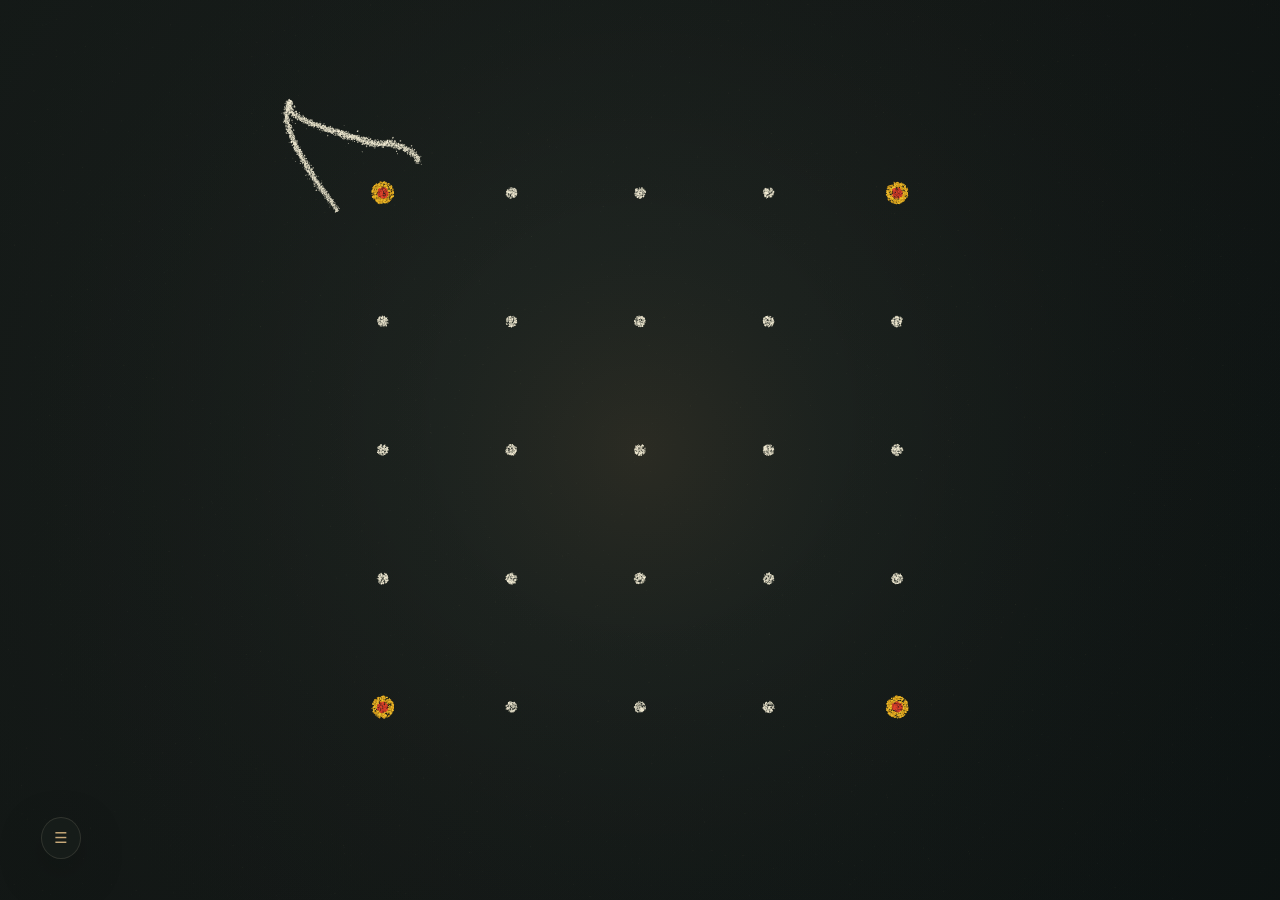
==== kolam/index.html @ 76b181d7 "v15" ====
<!doctype html>
<html lang="en">
    <head>
        <meta charset="utf-8">
        <meta name="viewport" content="width=device-width, initial-scale=1">
        <meta name="theme-color" content="#171c1a">
        <meta name="description" content="A quiet, living rice-flour kolam, drawn around dots and discovered by ants.">
        <script>
            if (location.pathname.endsWith('/kolam/')) {
                location.replace(`${location.pathname}index.html${location.search}${location.hash}`);
            }
        </script>
        <title>Kolam</title>
        <link rel="stylesheet" href="src/style.css?v=20261121-clear-ants">
    </head>
    <body>
        <main>
            <canvas aria-label="A rice-flour kolam drawing itself around a field of dots, then explored by ants." role="img"></canvas>
        </main>
        <details id="menu">
            <summary aria-label="Menu"><span aria-hidden="true" class="menu-mark">☰</span></summary>
            <div class="controls">
                <button id="today" type="button">Today’s kolam</button>
                <button id="random" type="button">Another pattern</button>
                <form id="seed-form">
                    <label for="seed-input">Choose a seed</label>
                    <div class="seed-entry">
                        <input id="seed-input" name="seed" type="text" maxlength="200" autocomplete="off" placeholder="Type anything">
                        <button class="grow" type="submit" aria-label="Draw this seed">↗</button>
                    </div>
                </form>
                <p id="notice" role="status" aria-live="polite"></p>
            </div>
        </details>
        <script type="module" src="src/main.js?v=20261121-pixel-trace-6"></script>
    </body>
</html>
---- kolam/src/style.css ----
:root {
  color-scheme: dark;
  font-family: ui-sans-serif, system-ui, -apple-system, BlinkMacSystemFont, "Segoe UI", sans-serif;
  color: #eee7d4;
  background: #171c1a;
  font-synthesis: none;
  text-rendering: optimizeLegibility;
}

* { box-sizing: border-box; }

html, body, main, canvas {
  width: 100%;
  height: 100%;
  margin: 0;
}

body { overflow: hidden; }
main, canvas { display: block; }
canvas { touch-action: none; }

#menu {
  position: fixed;
  z-index: 1;
  left: clamp(18px, 3.2vw, 42px);
  bottom: clamp(18px, 3.2vw, 42px);
  width: min(270px, calc(100vw - 36px));
  max-height: calc(100dvh - 36px);
  overflow: auto;
  padding: 0;
  border: 1px solid rgb(229 218 187 / 13%);
  border-radius: 13px;
  background: rgb(24 30 27 / 78%);
  box-shadow: 0 14px 48px rgb(0 0 0 / 22%);
  backdrop-filter: blur(18px);
  -webkit-backdrop-filter: blur(18px);
  font-size: 13px;
  letter-spacing: .01em;
}

#menu:not([open]) {
  width: 40px;
  border-radius: 50%;
}

#menu[open] {
  width: min(270px, calc(100vw - 36px));
  border-radius: 13px;
}

summary {
  display: flex;
  align-items: center;
  gap: 10px;
  min-height: 48px;
  padding: 0 16px;
  color: #e9e2cf;
  cursor: pointer;
  list-style: none;
  user-select: none;
}

#menu:not([open]) summary {
  justify-content: center;
  min-height: 40px;
  padding: 0;
}

#menu:not([open]) summary > span:not(.menu-mark),
#menu:not([open]) summary::after {
  display: none;
}

#menu[open] summary {
  justify-content: center;
  min-height: 44px;
  padding: 0;
}

summary::-webkit-details-marker { display: none; }
.menu-mark { color: #c7a979; font-size: 15px; line-height: 1; }

.controls {
  padding: 1px 16px 15px;
  border-top: 1px solid rgb(229 218 187 / 10%);
}

button, input { font: inherit; }

.controls > button {
  display: block;
  width: 100%;
  padding: 10px 0;
  border: 0;
  border-bottom: 1px solid rgb(229 218 187 / 8%);
  background: transparent;
  color: #ded8c7;
  text-align: left;
  cursor: pointer;
  transition: color .18s ease;
}

button:hover { color: #f3d8a5; }

form { padding-top: 14px; }
label { display: block; margin-bottom: 7px; color: #aaa897; font-size: 11px; letter-spacing: .08em; text-transform: uppercase; }
.seed-entry { display: flex; gap: 7px; }

input {
  min-width: 0;
  flex: 1;
  height: 37px;
  padding: 0 10px;
  border: 1px solid rgb(229 218 187 / 16%);
  border-radius: 7px;
  outline: none;
  background: rgb(6 10 8 / 25%);
  color: #f0e8d5;
}

input::placeholder { color: #77796f; }
input:focus { border-color: rgb(214 178 123 / 66%); }
.grow { width: 38px; border: 1px solid rgb(229 218 187 / 14%); border-radius: 7px; background: rgb(214 178 123 / 11%); color: #e5c993; font-size: 17px; cursor: pointer; }

#notice { margin: 9px 0 0; color: #c4bda9; font-size: 11px; }
#notice:empty { display: none; }

:focus-visible { outline: 2px solid #d9bd8e; outline-offset: 3px; }

@media (max-width: 560px) {
  #menu { left: 14px; bottom: 14px; width: min(270px, calc(100vw - 28px)); }
}

@media (prefers-reduced-motion: reduce) {
  *, *::before, *::after { scroll-behavior: auto !important; transition-duration: .01ms !important; }
}
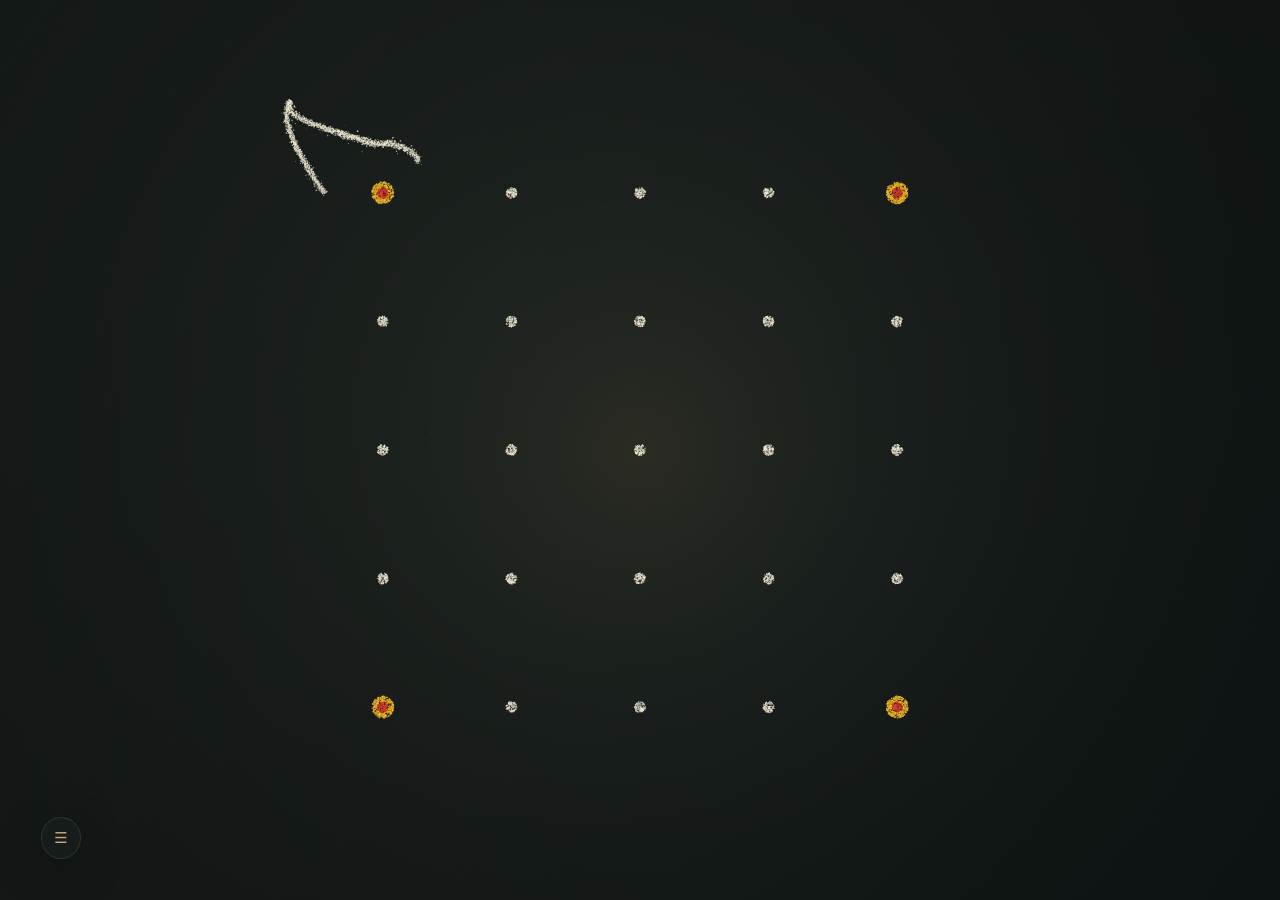
==== commit 5c9bdbfa: "v16" ====
--- a/kolam/index.html
+++ b/kolam/index.html
@@ -32,6 +32,6 @@
                 <p id="notice" role="status" aria-live="polite"></p>
             </div>
         </details>
-        <script type="module" src="src/main.js?v=20261121-pixel-trace-6"></script>
+        <script type="module" src="src/main.js?v=20261121-pixel-trace-7"></script>
     </body>
 </html>
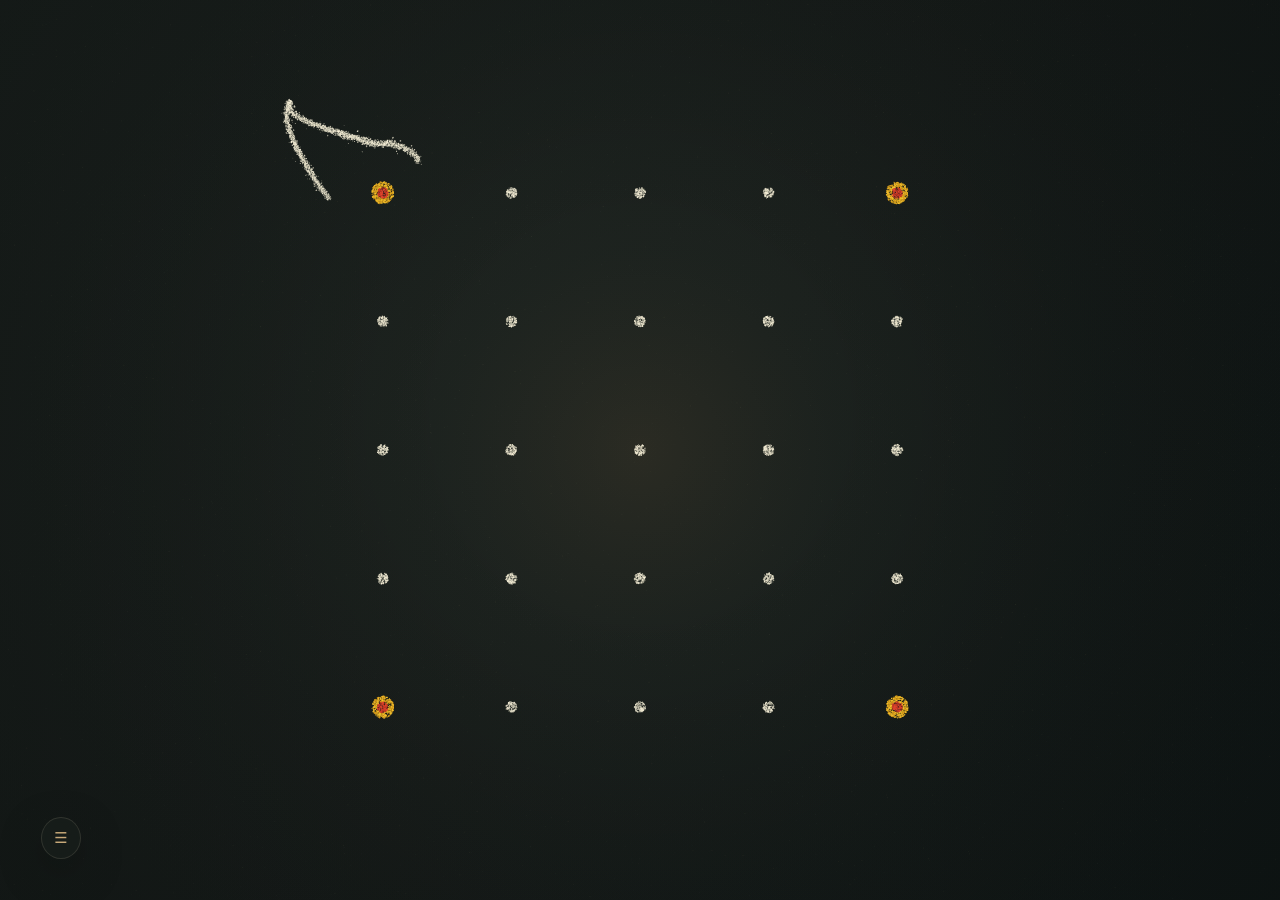
==== commit d3986167: "v18" ====
--- a/kolam/index.html
+++ b/kolam/index.html
@@ -32,6 +32,6 @@
                 <p id="notice" role="status" aria-live="polite"></p>
             </div>
         </details>
-        <script type="module" src="src/main.js?v=20261121-pixel-trace-7"></script>
+        <script type="module" src="src/main.js?v=20261121-pixel-trace-11"></script>
     </body>
 </html>
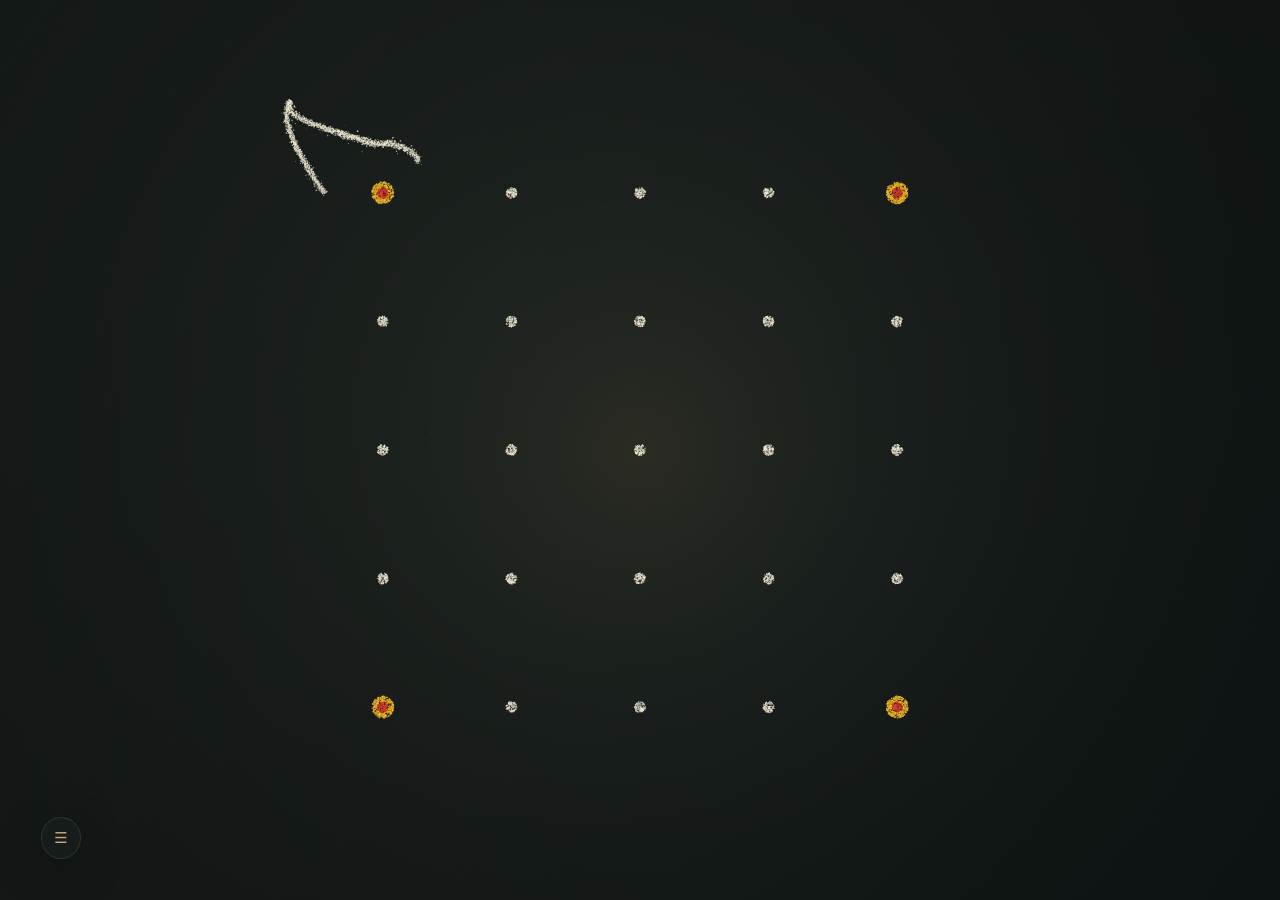
==== commit 136dc341: "v20" ====
--- a/kolam/index.html
+++ b/kolam/index.html
@@ -11,7 +11,7 @@
             }
         </script>
         <title>Kolam</title>
-        <link rel="stylesheet" href="src/style.css?v=20261121-clear-ants">
+        <link rel="stylesheet" href="src/style.css?v=20261121-nose-shadow">
     </head>
     <body>
         <main>
@@ -32,6 +32,6 @@
                 <p id="notice" role="status" aria-live="polite"></p>
             </div>
         </details>
-        <script type="module" src="src/main.js?v=20261121-pixel-trace-11"></script>
+        <script type="module" src="src/main.js?v=20261121-portrait-features"></script>
     </body>
 </html>
